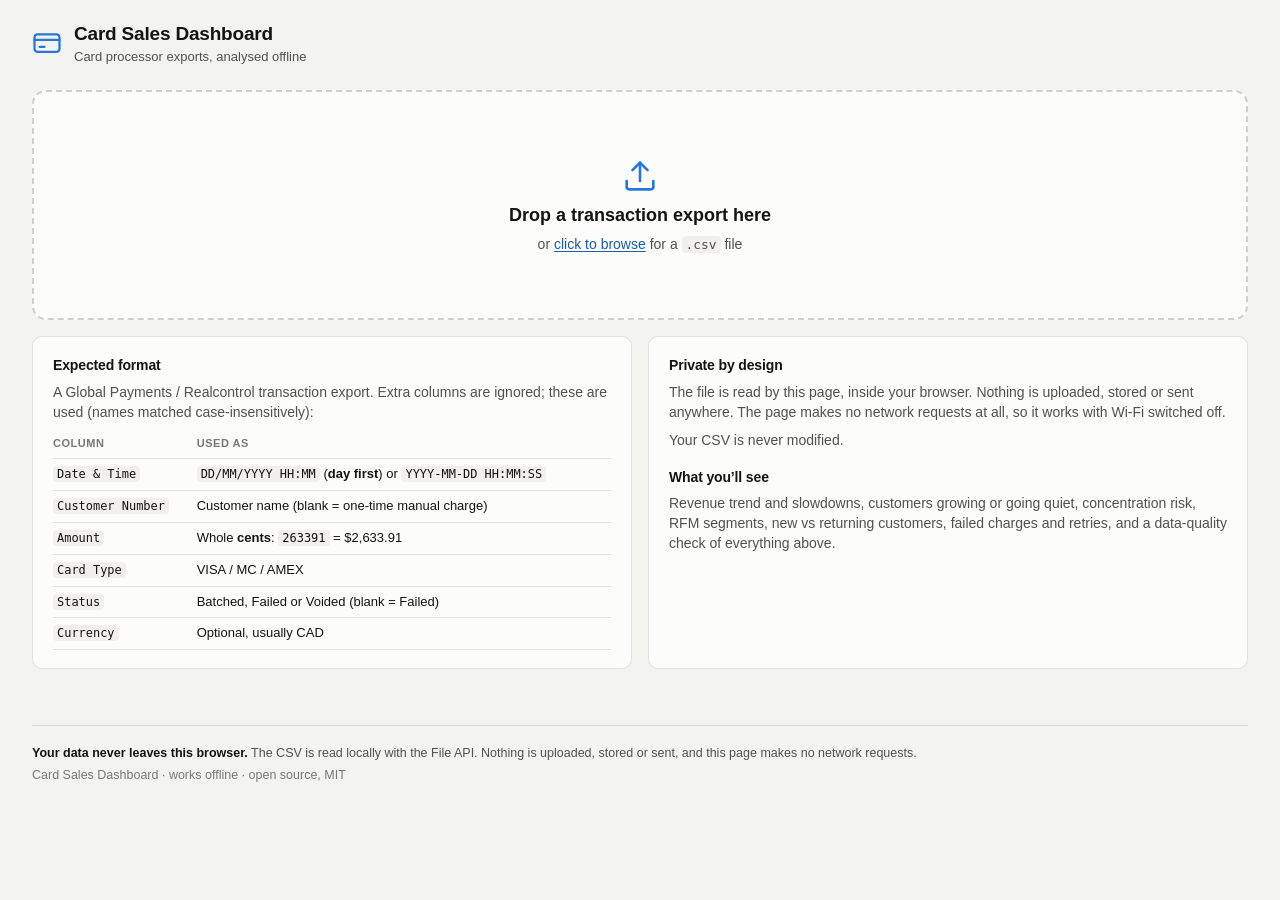
==== src/index.html @ 79dc2213 "Optimise layout for desktop browsers only Mobile support is no longer needed, so the narrow-screen h" ====
<!doctype html>
<html lang="en">
<head>
<meta charset="utf-8">
<meta name="viewport" content="width=1280">
<!-- build:csp -->
<title>Card Sales Dashboard</title>
<meta name="description" content="Offline credit card sales dashboard. Drop a transaction export CSV to analyse it locally in your browser.">
<link rel="stylesheet" href="styles.css">
</head>
<body>
<div id="app" data-state="empty">

  <header class="topbar">
    <div class="brand">
      <svg class="brand-mark" viewBox="0 0 24 24" aria-hidden="true"><rect x="2" y="5" width="20" height="14" rx="2.5"/><path d="M2 9.5h20"/><path d="M6 15h4"/></svg>
      <div>
        <h1>Card Sales Dashboard</h1>
        <p class="brand-sub">Card processor exports, analysed offline</p>
      </div>
    </div>
    <div class="file-meta" id="fileMeta" hidden>
      <dl>
        <div><dt>File</dt><dd id="metaFile"></dd></div>
        <div><dt>Data range</dt><dd id="metaRange"></dd></div>
        <div><dt>Rows</dt><dd id="metaRows"></dd></div>
        <div><dt>Currency</dt><dd id="metaCurrency"></dd></div>
      </dl>
      <button type="button" class="btn" id="loadAnother">Load another file</button>
    </div>
  </header>

  <!-- Empty / error state ---------------------------------------------------->
  <section class="intro" id="intro">
    <div class="error-card" id="errorCard" role="alert" hidden>
      <h2>That file couldn’t be read</h2>
      <p class="error-msg" id="errorMsg"></p>
      <p class="error-detail" id="errorDetail"></p>
      <p class="error-hint">Nothing was changed. Check the format below, then drop the file again.</p>
    </div>

    <label class="dropzone" id="dropzone" for="fileInput" tabindex="0">
      <input type="file" id="fileInput" accept=".csv,text/csv,text/plain">
      <svg viewBox="0 0 24 24" class="drop-icon" aria-hidden="true"><path d="M12 15V4"/><path d="m7.5 8.5 4.5-4.5 4.5 4.5"/><path d="M4 15v3.5A1.5 1.5 0 0 0 5.5 20h13a1.5 1.5 0 0 0 1.5-1.5V15"/></svg>
      <span class="drop-title">Drop a transaction export here</span>
      <span class="drop-sub">or <span class="link">click to browse</span> for a <code>.csv</code> file</span>
    </label>

    <div class="intro-grid">
      <div class="intro-card">
        <h3>Expected format</h3>
        <p>A Global Payments / Realcontrol transaction export. Extra columns are ignored; these are used (names matched case-insensitively):</p>
        <table class="format-table">
          <thead><tr><th>Column</th><th>Used as</th></tr></thead>
          <tbody>
            <tr><td><code>Date &amp; Time</code></td><td><code>DD/MM/YYYY HH:MM</code> (<strong>day first</strong>) or <code>YYYY-MM-DD HH:MM:SS</code></td></tr>
            <tr><td><code>Customer Number</code></td><td>Customer name (blank = one-time manual charge)</td></tr>
            <tr><td><code>Amount</code></td><td>Whole <strong>cents</strong>: <code>263391</code> = $2,633.91</td></tr>
            <tr><td><code>Card Type</code></td><td>VISA / MC / AMEX</td></tr>
            <tr><td><code>Status</code></td><td>Batched, Failed or Voided (blank = Failed)</td></tr>
            <tr><td><code>Currency</code></td><td>Optional, usually CAD</td></tr>
          </tbody>
        </table>
      </div>
      <div class="intro-card">
        <h3>Private by design</h3>
        <p>The file is read by this page, inside your browser. Nothing is uploaded, stored or sent anywhere. The page makes no network requests at all, so it works with Wi-Fi switched off.</p>
        <p>Your CSV is never modified.</p>
        <h3>What you’ll see</h3>
        <p>Revenue trend and slowdowns, customers growing or going quiet, concentration risk, RFM segments, new vs returning customers, failed charges and retries, and a data-quality check of everything above.</p>
      </div>
    </div>
  </section>

  <!-- Dashboard ------------------------------------------------------------------>
  <main id="dashboard" hidden>

    <div class="filters" id="filters" role="group" aria-label="Filters">
      <div class="field">
        <label for="preset">Period</label>
        <select id="preset">
          <option value="all">Full export</option>
          <option value="3">Last 3 months</option>
          <option value="6">Last 6 months</option>
          <option value="12">Last 12 months</option>
          <option value="ytd">Year to date</option>
          <option value="custom">Custom</option>
        </select>
      </div>
      <div class="field">
        <label for="fromDate">From</label>
        <input type="date" id="fromDate">
      </div>
      <div class="field">
        <label for="toDate">To</label>
        <input type="date" id="toDate">
      </div>
      <div class="field">
        <label for="bucket">Group by</label>
        <select id="bucket">
          <option value="auto">Auto</option>
          <option value="day">Day</option>
          <option value="week">Week</option>
          <option value="month">Month</option>
          <option value="quarter">Quarter</option>
        </select>
      </div>
      <div class="field">
        <label for="statusFilter">Status</label>
        <select id="statusFilter">
          <option value="all">All attempts</option>
          <option value="success">Successful only</option>
        </select>
      </div>
      <div class="filters-spacer"></div>
      <button type="button" class="btn" id="printBtn">Print / PDF</button>
    </div>
    <p class="print-summary" id="printSummary"></p>

    <div class="notices" id="notices"></div>

    <section class="kpis" id="kpis" aria-label="Key figures"></section>

    <!-- C. Revenue over time -->
    <section class="section" aria-labelledby="h-rev">
      <h2 id="h-rev" class="section-title">Revenue over time</h2>
      <div class="grid">
        <article class="card span-2" data-chart="revenue">
          <header class="card-head">
            <div><h3 id="t-revenue">Revenue per period</h3><p class="card-sub" id="s-revenue"></p></div>
          </header>
          <div class="chart-box tall"><canvas id="c-revenue" role="img"></canvas></div>
          <p class="caption" id="cap-revenue"></p>
        </article>
        <article class="card span-2" data-chart="pop">
          <header class="card-head">
            <div><h3 id="t-pop">Change vs previous period</h3><p class="card-sub">Percent change in revenue from one period to the next</p></div>
          </header>
          <div class="chart-box short"><canvas id="c-pop" role="img"></canvas></div>
          <p class="caption" id="cap-pop"></p>
        </article>
      </div>
    </section>

    <!-- D. Momentum -->
    <section class="section" aria-labelledby="h-mom">
      <h2 id="h-mom" class="section-title">Momentum &amp; slowdown</h2>
      <div class="grid">
        <article class="card fill" data-chart="slopes">
          <header class="card-head">
            <div><h3>Customer trend</h3><p class="card-sub" id="s-slopes"></p></div>
            <button type="button" class="btn small" id="slopesToggle" aria-pressed="false">Show all</button>
          </header>
          <div class="chart-box" id="box-slopes"><canvas id="c-slopes" role="img"></canvas></div>
          <p class="caption" id="cap-slopes"></p>
        </article>
        <div class="stack">
          <article class="card">
            <header class="card-head">
              <div><h3>Needs attention</h3><p class="card-sub" id="s-attention"></p></div>
              <div class="inline-field">
                <label for="threshold">Drop of at least</label>
                <input type="number" id="threshold" min="5" max="95" step="5" value="25" inputmode="numeric">
                <span>%</span>
              </div>
            </header>
            <div class="table-wrap scroll mid" id="tbl-attention"></div>
            <p class="caption" id="cap-attention"></p>
          </article>
          <article class="card">
            <header class="card-head">
              <div><h3>Gone quiet</h3><p class="card-sub" id="s-quiet"></p></div>
            </header>
            <div class="table-wrap scroll mid" id="tbl-quiet"></div>
            <p class="caption" id="cap-quiet"></p>
          </article>
        </div>
      </div>
    </section>

    <!-- E. Customers -->
    <section class="section" aria-labelledby="h-cust">
      <h2 id="h-cust" class="section-title">Customers</h2>
      <div class="grid">
        <article class="card" data-chart="top15">
          <header class="card-head"><div><h3>Top 15 customers by revenue</h3><p class="card-sub">Gross revenue from successful charges</p></div></header>
          <div class="chart-box" id="box-top15"><canvas id="c-top15" role="img"></canvas></div>
          <p class="caption" id="cap-top15"></p>
        </article>
        <article class="card" data-chart="pareto">
          <header class="card-head"><div><h3>Revenue concentration</h3><p class="card-sub">Cumulative share of revenue as customers are added, biggest first</p></div></header>
          <div class="callout" id="concCallout"></div>
          <div class="chart-box"><canvas id="c-pareto" role="img"></canvas></div>
          <p class="caption" id="cap-pareto"></p>
        </article>
        <article class="card" data-chart="perActive">
          <header class="card-head"><div><h3 id="t-perActive">Average revenue per active month</h3><p class="card-sub" id="s-perActive"></p></div></header>
          <div class="chart-box" id="box-perActive"><canvas id="c-perActive" role="img"></canvas></div>
          <p class="caption" id="cap-perActive"></p>
        </article>
        <article class="card" data-chart="cadence">
          <header class="card-head">
            <div><h3>Payment cadence</h3><p class="card-sub" id="s-cadence"></p></div>
            <button type="button" class="btn small" id="cadenceToggle" aria-pressed="false">Show all</button>
          </header>
          <div class="chart-box" id="box-cadence"><canvas id="c-cadence" role="img"></canvas></div>
          <p class="caption" id="cap-cadence"></p>
        </article>
        <article class="card span-2">
          <header class="card-head"><div><h3>Overdue against their own rhythm</h3><p class="card-sub">Customers whose time since their last charge is at least twice their usual gap (and at least 7 days)</p></div></header>
          <div class="table-wrap scroll mid" id="tbl-drifting"></div>
        </article>
      </div>
    </section>

    <!-- F. RFM -->
    <section class="section" aria-labelledby="h-rfm">
      <h2 id="h-rfm" class="section-title">Customer segments (RFM)</h2>
      <div class="grid">
        <article class="card" data-chart="rfmCount">
          <header class="card-head"><div><h3>Customers per segment</h3><p class="card-sub">Click a bar to list its customers</p></div></header>
          <div class="chart-box"><canvas id="c-rfmCount" role="img"></canvas></div>
          <p class="caption" id="cap-rfmCount"></p>
        </article>
        <article class="card" data-chart="rfmRevenue">
          <header class="card-head"><div><h3>Revenue per segment</h3><p class="card-sub">Click a bar to list its customers</p></div></header>
          <div class="chart-box"><canvas id="c-rfmRevenue" role="img"></canvas></div>
          <p class="caption" id="cap-rfmRevenue"></p>
        </article>
        <article class="card span-2">
          <header class="card-head">
            <div><h3 id="t-rfmTable">All segmented customers</h3><p class="card-sub">R = days since last successful charge, F = number of successful charges, M = gross revenue. Each is scored 1–4 by quartile (4 = best) and summed.</p></div>
            <div class="chips" id="rfmChips" role="group" aria-label="Filter by segment"></div>
          </header>
          <div class="table-wrap scroll" id="tbl-rfm"></div>
        </article>
      </div>
    </section>

    <!-- G. Acquisition -->
    <section class="section" aria-labelledby="h-acq">
      <h2 id="h-acq" class="section-title">Acquisition</h2>
      <div class="grid">
        <article class="card span-2" data-chart="acq">
          <header class="card-head"><div><h3>New vs returning customers</h3><p class="card-sub">Customers with a successful charge in each period, and the running total of unique customers</p></div></header>
          <div class="chart-box"><canvas id="c-acq" role="img"></canvas></div>
          <p class="caption" id="cap-acq"></p>
        </article>
      </div>
    </section>

    <!-- H. Risk & operations -->
    <section class="section" aria-labelledby="h-risk">
      <h2 id="h-risk" class="section-title">Risk &amp; operations</h2>
      <div class="filtered-note" id="riskFilteredNote" hidden>Failed and voided charges are hidden because the status filter is set to <strong>Successful only</strong>. Card mix still shows successful charges.</div>
      <div class="grid">
        <article class="card" data-chart="failCust" data-needs-failures>
          <header class="card-head"><div><h3>Failure rate by customer</h3><p class="card-sub" id="s-failCust"></p></div></header>
          <div class="chart-box" id="box-failCust"><canvas id="c-failCust" role="img"></canvas></div>
          <p class="caption" id="cap-failCust"></p>
        </article>
        <div class="stack">
          <article class="card" data-chart="cardMix">
            <header class="card-head"><div><h3>Card type mix</h3><p class="card-sub">Share of gross revenue by card network</p></div></header>
            <div class="donut-row">
              <div class="chart-box donut"><canvas id="c-cardMix" role="img"></canvas></div>
              <div class="donut-legend" id="cardLegend"></div>
            </div>
            <p class="caption" id="cap-cardMix"></p>
          </article>
          <article class="card" data-chart="cardFail" data-needs-failures>
            <header class="card-head"><div><h3>Failure rate by card type</h3><p class="card-sub">Failed attempts ÷ all attempts, per network</p></div></header>
            <div class="chart-box short"><canvas id="c-cardFail" role="img"></canvas></div>
            <p class="caption" id="cap-cardFail"></p>
          </article>
        </div>
        <article class="card" data-chart="reasons" data-needs-failures>
          <header class="card-head"><div><h3>Why charges failed</h3><p class="card-sub">Decline message recorded by the processor</p></div></header>
          <div class="chart-box short" id="box-reasons"><canvas id="c-reasons" role="img"></canvas></div>
          <p class="caption" id="cap-reasons"></p>
        </article>
        <article class="card" data-needs-failures>
          <header class="card-head"><div><h3>Voided transactions</h3><p class="card-sub" id="s-voids"></p></div></header>
          <div class="table-wrap scroll short" id="tbl-voids"></div>
        </article>
        <article class="card span-2" data-needs-failures>
          <header class="card-head"><div><h3>Retry chains</h3><p class="card-sub">A failed charge re-attempted later for the same customer, amount and card type</p></div></header>
          <div class="stat-grid wide" id="retryStats"></div>
          <p class="caption" id="cap-retry"></p>
        </article>
      </div>
    </section>

    <!-- I. Data quality -->
    <section class="section" aria-labelledby="h-dq">
      <details class="dq" id="dq">
        <summary><h2 id="h-dq" class="section-title">Data quality</h2><span class="dq-summary" id="dqSummary"></span></summary>
        <div class="dq-body" id="dqBody"></div>
      </details>
    </section>
  </main>

  <footer class="footer">
    <p><strong>Your data never leaves this browser.</strong> The CSV is read locally with the File API. Nothing is uploaded, stored or sent, and this page makes no network requests.</p>
    <p class="footer-meta" id="footerMeta">Card Sales Dashboard · works offline · open source, MIT</p>
  </footer>
</div>

<div class="drop-overlay" id="dropOverlay" hidden><div>Drop the CSV to analyse it</div></div>

<script src="../vendor/chart.umd.min.js"></script>
<script src="parse.js"></script>
<script src="metrics.js"></script>
<script src="charts.js"></script>
<script src="app.js"></script>
</body>
</html>
---- src/styles.css ----
/* styles.css — every colour is a custom property on :root (one place to change).
 * Light by default; dark via prefers-color-scheme; data-theme="light|dark" wins
 * either way (the dashboard forces light while printing). */

:root {
  color-scheme: light;
  --bg: #f3f3f0;
  --surface: #fcfcfb;
  --surface-2: #f1f0ec;
  --text: #141413;
  --text-2: #52514e;
  --muted: #7a7873;
  --border: rgba(11, 11, 11, 0.10);
  --border-strong: rgba(11, 11, 11, 0.18);
  --grid: #e6e5df;
  --axis: #c3c2b7;

  --accent: #2a78d6;          /* the one neutral data colour */
  --accent-soft: #b7d3f6;     /* de-emphasis / partial periods */
  --accent-ink: #1c5cab;
  --series-2: #eb6834;
  --series-3: #1baf7a;
  --series-4: #eda100;
  --neutral-mark: #a8a7a0;    /* aggregate / reference marks */

  --good: #0ca30c;  --good-deep: #0a6e0a;  --good-text: #006300;  --good-bg: #e5f3e5;
  --bad: #d03b3b;   --bad-deep: #a32424;   --bad-text: #b02a2a;   --bad-bg: #fbe9e9;
  --warn: #fab219;  --warn-text: #7d5200;  --warn-bg: #fdf3dc;
  --seg-1: #104281; --seg-2: #2a78d6; --seg-3: #6da7ec; --seg-4: #b7d3f6;

  --radius: 10px;
  --gap: 16px;
  --font: -apple-system, BlinkMacSystemFont, "Segoe UI", Roboto, "Helvetica Neue", Arial, sans-serif;
  --mono: ui-monospace, SFMono-Regular, Menlo, Consolas, monospace;
}

@media (prefers-color-scheme: dark) {
  :root:not([data-theme="light"]) {
    color-scheme: dark;
    --bg: #0f0f0e;
    --surface: #1a1a19;
    --surface-2: #232321;
    --text: #f0efec;
    --text-2: #c3c2b7;
    --muted: #96948d;
    --border: rgba(255, 255, 255, 0.10);
    --border-strong: rgba(255, 255, 255, 0.18);
    --grid: #2c2c2a;
    --axis: #45453f;
    --accent: #3987e5;
    --accent-soft: #23466f;
    --accent-ink: #86b6ef;
    --series-2: #d95926;
    --series-3: #199e70;
    --series-4: #c98500;
    --neutral-mark: #6b6a64;
    --good: #19b319;  --good-deep: #45d145;  --good-text: #4cc94c;  --good-bg: #16301a;
    --bad: #e05252;   --bad-deep: #ff7b7b;   --bad-text: #f08080;   --bad-bg: #3a1c1c;
    --warn: #fab219;  --warn-text: #f5c35a;  --warn-bg: #3a2e12;
    --seg-1: #86b6ef; --seg-2: #3987e5; --seg-3: #256abf; --seg-4: #184f95;
  }
}
:root[data-theme="dark"] {
  color-scheme: dark;
  --bg: #0f0f0e;
  --surface: #1a1a19;
  --surface-2: #232321;
  --text: #f0efec;
  --text-2: #c3c2b7;
  --muted: #96948d;
  --border: rgba(255, 255, 255, 0.10);
  --border-strong: rgba(255, 255, 255, 0.18);
  --grid: #2c2c2a;
  --axis: #45453f;
  --accent: #3987e5;
  --accent-soft: #23466f;
  --accent-ink: #86b6ef;
  --series-2: #d95926;
  --series-3: #199e70;
  --series-4: #c98500;
  --neutral-mark: #6b6a64;
  --good: #19b319;  --good-deep: #45d145;  --good-text: #4cc94c;  --good-bg: #16301a;
  --bad: #e05252;   --bad-deep: #ff7b7b;   --bad-text: #f08080;   --bad-bg: #3a1c1c;
  --warn: #fab219;  --warn-text: #f5c35a;  --warn-bg: #3a2e12;
  --seg-1: #86b6ef; --seg-2: #3987e5; --seg-3: #256abf; --seg-4: #184f95;
}

/* --- Base ------------------------------------------------------------------ */
*, *::before, *::after { box-sizing: border-box; }
html { -webkit-text-size-adjust: 100%; }
body {
  margin: 0;
  background: var(--bg);
  color: var(--text);
  font: 14px/1.45 var(--font);
  font-variant-numeric: tabular-nums;
}
h1, h2, h3 { margin: 0; font-weight: 600; letter-spacing: -0.01em; }
p { margin: 0; }
code { font-family: var(--mono); font-size: 0.92em; background: var(--surface-2); padding: 1px 4px; border-radius: 4px; }
[hidden] { display: none !important; }
button, input, select { font: inherit; color: inherit; }
:focus-visible { outline: 2px solid var(--accent); outline-offset: 2px; }

/* Desktop only: the layout never collapses. Below ~1240px wide the page
 * scrolls sideways instead; wide monitors get more room for the charts. */
#app { min-width: 1240px; max-width: 1760px; margin: 0 auto; padding: 0 32px 32px; }

/* --- Top bar ----------------------------------------------------------------- */
.topbar {
  display: flex; align-items: center; justify-content: space-between; gap: 16px; flex-wrap: wrap;
  padding: 20px 0 16px;
}
.brand { display: flex; align-items: center; gap: 12px; }
.brand-mark { width: 30px; height: 30px; fill: none; stroke: var(--accent); stroke-width: 1.8; stroke-linecap: round; }
.brand h1 { font-size: 19px; }
.brand-sub { color: var(--text-2); font-size: 13px; }
.file-meta { display: flex; align-items: center; gap: 18px; flex-wrap: wrap; }
.file-meta dl { display: flex; gap: 18px; margin: 0; flex-wrap: wrap; }
.file-meta dt { font-size: 11px; text-transform: uppercase; letter-spacing: 0.06em; color: var(--muted); }
.file-meta dd { margin: 0; font-weight: 600; font-size: 13px; max-width: 280px; overflow: hidden; text-overflow: ellipsis; white-space: nowrap; }

.btn {
  appearance: none; border: 1px solid var(--border-strong); background: var(--surface);
  border-radius: 8px; padding: 7px 12px; font-size: 13px; font-weight: 500; cursor: pointer; white-space: nowrap;
}
.btn:hover { background: var(--surface-2); }
.btn.small { padding: 4px 9px; font-size: 12px; }
.btn[aria-pressed="true"] { background: var(--surface-2); border-color: var(--accent); }

/* --- Intro / empty state ----------------------------------------------------- */
.intro { padding: 8px 0 32px; }
.dropzone {
  display: flex; flex-direction: column; align-items: center; justify-content: center; gap: 6px;
  min-height: 230px; border: 2px dashed var(--border-strong); border-radius: 14px;
  background: var(--surface); cursor: pointer; text-align: center; padding: 24px;
  transition: border-color .15s, background .15s;
}
.dropzone:hover, .dropzone:focus-visible, .dropzone.over { border-color: var(--accent); background: var(--surface-2); }
.dropzone input { position: absolute; width: 1px; height: 1px; opacity: 0; pointer-events: none; }
.drop-icon { width: 40px; height: 40px; fill: none; stroke: var(--accent); stroke-width: 1.6; stroke-linecap: round; stroke-linejoin: round; }
.drop-title { font-size: 18px; font-weight: 600; }
.drop-sub { color: var(--text-2); }
.link { color: var(--accent-ink); text-decoration: underline; text-underline-offset: 2px; }
.intro-grid { display: grid; grid-template-columns: 1fr 1fr; gap: var(--gap); margin-top: var(--gap); }
.intro-card { background: var(--surface); border: 1px solid var(--border); border-radius: var(--radius); padding: 18px 20px; }
.intro-card h3 { font-size: 14px; margin: 0 0 6px; }
.intro-card h3:not(:first-child) { margin-top: 16px; }
.intro-card p { color: var(--text-2); margin-bottom: 8px; }
.format-table { width: 100%; border-collapse: collapse; font-size: 13px; }
.format-table th, .format-table td { text-align: left; padding: 6px 8px 6px 0; border-bottom: 1px solid var(--border); vertical-align: top; }
.format-table th { font-size: 11px; text-transform: uppercase; letter-spacing: .05em; color: var(--muted); font-weight: 600; }

.error-card {
  background: var(--bad-bg); border: 1px solid var(--bad); border-left-width: 4px; border-radius: var(--radius);
  padding: 14px 18px; margin-bottom: var(--gap);
}
.error-card h2 { font-size: 15px; color: var(--bad-text); margin-bottom: 4px; }
.error-card h2::before { content: "✕  "; }
.error-msg { font-weight: 600; }
.error-detail { color: var(--text-2); margin-top: 4px; word-break: break-word; }
.error-hint { color: var(--text-2); margin-top: 6px; font-size: 13px; }

.drop-overlay {
  position: fixed; inset: 0; z-index: 50; display: flex; align-items: center; justify-content: center;
  background: color-mix(in srgb, var(--bg) 82%, transparent); backdrop-filter: blur(2px);
}
.drop-overlay > div { border: 2px dashed var(--accent); border-radius: 16px; padding: 48px 64px; font-size: 20px; font-weight: 600; background: var(--surface); }

/* --- Filters ------------------------------------------------------------------- */
.filters {
  position: sticky; top: 0; z-index: 10;
  display: flex; align-items: flex-end; gap: 12px; flex-wrap: wrap;
  padding: 10px 14px; margin: 0 -14px 14px; background: color-mix(in srgb, var(--bg) 92%, transparent);
  backdrop-filter: blur(6px); border-bottom: 1px solid var(--border);
}
.field { display: flex; flex-direction: column; gap: 3px; }
.field label { font-size: 11px; text-transform: uppercase; letter-spacing: .06em; color: var(--muted); font-weight: 600; }
.field select, .field input, .inline-field input {
  border: 1px solid var(--border-strong); background: var(--surface); border-radius: 7px; padding: 6px 8px; font-size: 13px; min-height: 32px;
}
.filters-spacer { flex: 1; }
.print-summary { display: none; }

.notices:empty { display: none; }
.notices { display: grid; gap: 8px; margin-bottom: 14px; }
.notice { display: flex; gap: 10px; align-items: flex-start; padding: 9px 14px; border-radius: 8px; font-size: 13px; border: 1px solid var(--border); background: var(--surface); }
.notice .ico { font-weight: 700; flex: none; }
.notice.warn { background: var(--warn-bg); border-color: color-mix(in srgb, var(--warn) 60%, transparent); }
.notice.warn .ico { color: var(--warn-text); }
.notice.info .ico { color: var(--accent-ink); }

/* --- KPI tiles -------------------------------------------------------------------- */
.kpis { display: grid; grid-template-columns: repeat(4, minmax(0, 1fr)); gap: 12px; margin-bottom: 36px; }
.kpi { background: var(--surface); border: 1px solid var(--border); border-radius: var(--radius); padding: 14px 16px 12px; display: flex; flex-direction: column; gap: 2px; min-width: 0; }
.kpi-label { font-size: 12px; color: var(--text-2); font-weight: 500; }
.kpi-value { font-size: 26px; font-weight: 650; letter-spacing: -0.02em; line-height: 1.2; margin-top: 2px; font-variant-numeric: tabular-nums; }
.kpi.hero .kpi-value { font-size: 30px; }
.kpi-sub { font-size: 12px; color: var(--muted); min-height: 1.45em; white-space: nowrap; overflow: hidden; text-overflow: ellipsis; }
.kpi-delta { margin-top: 6px; font-size: 12px; display: flex; gap: 6px; align-items: baseline; flex-wrap: wrap; }
.kpi-delta .chg { font-weight: 650; padding: 1px 6px; border-radius: 5px; }
.kpi-delta .vs { color: var(--muted); }
.chg.good { color: var(--good-text); background: var(--good-bg); }
.chg.bad { color: var(--bad-text); background: var(--bad-bg); }
.chg.flat, .chg.na { color: var(--text-2); background: var(--surface-2); }

/* --- Sections & cards ---------------------------------------------------------------- */
.section { margin-bottom: 40px; }
.section-title { font-size: 17px; margin-bottom: 12px; display: flex; align-items: center; gap: 10px; }
.section-title::before { content: ""; width: 4px; height: 18px; border-radius: 2px; background: var(--accent); }
.grid { display: grid; grid-template-columns: repeat(2, minmax(0, 1fr)); gap: var(--gap); align-items: start; }
.span-2 { grid-column: 1 / -1; }
.grid > .card.fill { align-self: stretch; }
.stack { display: grid; gap: var(--gap); min-width: 0; }
.card { background: var(--surface); border: 1px solid var(--border); border-radius: var(--radius); padding: 14px 16px 12px; min-width: 0; }
.card-head { display: flex; justify-content: space-between; align-items: flex-start; gap: 12px; margin-bottom: 10px; flex-wrap: wrap; }
.card-head h3 { font-size: 14px; }
.card-sub { color: var(--text-2); font-size: 12.5px; margin-top: 1px; }
.caption { color: var(--text-2); font-size: 12.5px; margin-top: 8px; padding-top: 8px; border-top: 1px solid var(--border); }
.caption:empty { display: none; }
.caption strong { color: var(--text); font-weight: 600; }

.chart-box { position: relative; height: 300px; width: 100%; }
.chart-box.tall { height: 420px; }
.chart-box.short { height: 220px; }
.chart-box canvas { display: block; }
.chart-empty { display: flex; align-items: center; justify-content: center; height: 100%; color: var(--muted); text-align: center; padding: 16px; border: 1px dashed var(--border-strong); border-radius: 8px; font-size: 13px; }

.donut-row { display: grid; grid-template-columns: minmax(0, 1fr) minmax(0, 1fr); gap: 12px; align-items: center; }
.chart-box.donut { height: 230px; }
.donut-legend { display: grid; gap: 10px; }
.legend-row { display: grid; grid-template-columns: 12px 1fr auto; gap: 8px; align-items: center; font-size: 13px; }
.legend-row .sw { width: 12px; height: 12px; border-radius: 3px; }
.legend-row .val { font-weight: 600; text-align: right; }
.legend-row .pct { color: var(--text-2); font-size: 12px; grid-column: 2 / -1; margin-top: -6px; }

.callout { padding: 9px 12px; border-radius: 8px; background: var(--surface-2); font-size: 13px; margin-bottom: 10px; }
.callout.warn { background: var(--warn-bg); }
.callout .flag { font-weight: 700; color: var(--warn-text); }

.inline-field { display: flex; align-items: center; gap: 6px; font-size: 12.5px; color: var(--text-2); }
.inline-field input { width: 64px; }

.filtered-note { padding: 10px 14px; border-radius: 8px; background: var(--surface-2); color: var(--text-2); margin-bottom: 12px; font-size: 13px; }

/* --- Tables ------------------------------------------------------------------------------ */
.table-wrap { overflow-x: auto; }
.table-wrap.scroll { max-height: 420px; overflow-y: auto; }
.table-wrap.scroll.short { max-height: 260px; }
.table-wrap.scroll.mid { max-height: 340px; }
table.data { width: 100%; border-collapse: collapse; font-size: 13px; }
table.data th, table.data td { padding: 6px 10px; border-bottom: 1px solid var(--border); text-align: left; white-space: nowrap; }
table.data th { position: sticky; top: 0; background: var(--surface); font-size: 11px; text-transform: uppercase; letter-spacing: .05em; color: var(--muted); font-weight: 600; z-index: 1; }
table.data th.sortable { cursor: pointer; user-select: none; }
table.data th.sortable:hover { color: var(--text); }
table.data th .arrow { opacity: .8; margin-left: 3px; }
table.data td.num, table.data th.num { text-align: right; }
table.data td.name { white-space: normal; min-width: 140px; font-weight: 500; }
table.data tbody tr:hover { background: var(--surface-2); }
.empty-row { color: var(--muted); padding: 14px 4px; font-size: 13px; }
.empty-row.good::before { content: "✓ "; color: var(--good-text); font-weight: 700; }

.tag { display: inline-block; font-size: 11px; padding: 0 6px; border-radius: 4px; background: var(--surface-2); color: var(--text-2); font-weight: 500; margin-left: 6px; white-space: nowrap; }
.tag.agg { background: var(--warn-bg); color: var(--warn-text); }
.neg { color: var(--bad-text); font-weight: 600; }
.pos { color: var(--good-text); font-weight: 600; }
.seg-dot { display: inline-block; width: 9px; height: 9px; border-radius: 2px; margin-right: 6px; vertical-align: baseline; }

.chips { display: flex; gap: 6px; flex-wrap: wrap; }
.chip { border: 1px solid var(--border-strong); background: var(--surface); border-radius: 999px; padding: 3px 10px; font-size: 12px; cursor: pointer; }
.chip[aria-pressed="true"] { border-color: var(--accent); background: var(--surface-2); font-weight: 600; }

.stat-grid { display: grid; grid-template-columns: repeat(2, minmax(0, 1fr)); gap: 10px 16px; }
.stat-grid.wide { grid-template-columns: repeat(3, minmax(0, 1fr)); }
.stat .k { font-size: 12px; color: var(--text-2); }
.stat .v { font-size: 20px; font-weight: 650; }
.stat .s { font-size: 12px; color: var(--muted); }

/* --- Data quality --------------------------------------------------------------------------- */
.dq { background: var(--surface); border: 1px solid var(--border); border-radius: var(--radius); padding: 0 16px; }
.dq summary { display: flex; align-items: center; gap: 14px; cursor: pointer; padding: 14px 0; list-style: none; flex-wrap: wrap; }
.dq summary::-webkit-details-marker { display: none; }
.dq summary .section-title { margin: 0; }
.dq summary::after { content: "Show ▾"; margin-left: auto; font-size: 12px; color: var(--text-2); }
.dq[open] summary::after { content: "Hide ▴"; }
.dq-summary { color: var(--text-2); font-size: 13px; }
.dq-body { padding: 4px 0 16px; display: grid; gap: 14px; }
.dq-table td:first-child { width: 36px; text-align: center; }
.dq-status { font-weight: 700; }
.dq-status.ok { color: var(--good-text); }
.dq-status.warn { color: var(--warn-text); }
.dq-status.info { color: var(--accent-ink); }
.dq h4 { margin: 6px 0 6px; font-size: 13px; }
.dq-note { color: var(--text-2); font-size: 12.5px; white-space: normal; }

/* --- Footer ------------------------------------------------------------------------------------ */
.footer { margin-top: 24px; padding: 18px 0 8px; border-top: 1px solid var(--border); color: var(--text-2); font-size: 12.5px; display: grid; gap: 4px; }
.footer strong { color: var(--text); }
.footer::before { content: "🔒"; display: none; }
.footer-meta { color: var(--muted); }

/* --- Wide desktop monitors ------------------------------------------------------------------------ */
@media (min-width: 1700px) {
  body:not(.printing) .kpis { grid-template-columns: repeat(8, minmax(0, 1fr)); }
  body:not(.printing) .kpi { padding: 12px 14px 10px; }
  body:not(.printing) .kpi-value, body:not(.printing) .kpi.hero .kpi-value { font-size: 24px; }
  body:not(.printing) .kpi-sub { white-space: normal; min-height: 2.9em; line-height: 1.45; }
  body:not(.printing) .chart-box { height: 320px; }
  body:not(.printing) .chart-box.tall { height: 460px; }
  body:not(.printing) .chart-box.short { height: 240px; }
  body:not(.printing) .chart-box.donut { height: 250px; }
}

/* --- Print ----------------------------------------------------------------------------------------
 * The app also toggles `.printing` + data-theme="light" around window.print()
 * so the canvases are redrawn in light colours at the print width. */
@media print {
  @page { size: A4 portrait; margin: 12mm; }
  :root { --bg: #ffffff; --surface: #ffffff; }
  body { background: #fff; font-size: 11px; }
  #app { min-width: 0; max-width: none; padding: 0; }
  .topbar { padding-top: 0; }
  .btn, .filters, .intro, .drop-overlay, #slopesToggle, #cadenceToggle, .chips, .inline-field input { display: none !important; }
  .print-summary { display: block; color: var(--text-2); margin: 0 0 10px; font-size: 11px; }
  .kpis { grid-template-columns: repeat(4, minmax(0, 1fr)); gap: 6px; margin-bottom: 16px; }
  .kpi { padding: 8px 10px; }
  .kpi-value { font-size: 18px; }
  .kpi.hero .kpi-value { font-size: 18px; }
  .grid { grid-template-columns: minmax(0, 1fr); gap: 10px; }
  .span-2 { grid-column: auto; }
  .card, .kpi, .dq, .notice { break-inside: avoid; page-break-inside: avoid; border-color: #d4d3cc; }
  .section { margin-bottom: 14px; }
  .section-title { break-after: avoid; }
  .table-wrap.scroll, .table-wrap.scroll.mid, .table-wrap.scroll.short { max-height: none; overflow: visible; }
  table.data th { position: static; }
  table.data tr { break-inside: avoid; }
  .chart-box, .chart-box.tall, .chart-box.short, .chart-box.donut { height: auto !important; }
  .chart-box canvas { display: none !important; }
  .print-img { display: block; width: 100%; height: auto; }
  .donut-row { grid-template-columns: minmax(0, 1fr) minmax(0, 1fr); }
  .chart-box.donut .print-img { max-width: 240px; margin: 0 auto; }
  .dq:not([open]) { display: none; }
  /* Long lists are capped on paper; the note says so. */
  .table-wrap tbody tr:nth-child(n+16) { display: none; }
  .table-wrap [data-many]::after { content: "First 15 of " attr(data-many) " rows shown in print. Open the dashboard for the full list."; display: block; color: var(--muted); font-size: 10px; padding: 4px 2px 0; }
  .dq .table-wrap tbody tr:nth-child(n+16) { display: table-row; }
  .footer { break-inside: avoid; }
}
body.printing #app { min-width: 0; max-width: 700px; padding: 0 24px; }
@media screen { .print-img { display: none; } }
body.printing .grid { grid-template-columns: minmax(0, 1fr); }
body.printing .span-2 { grid-column: auto; }
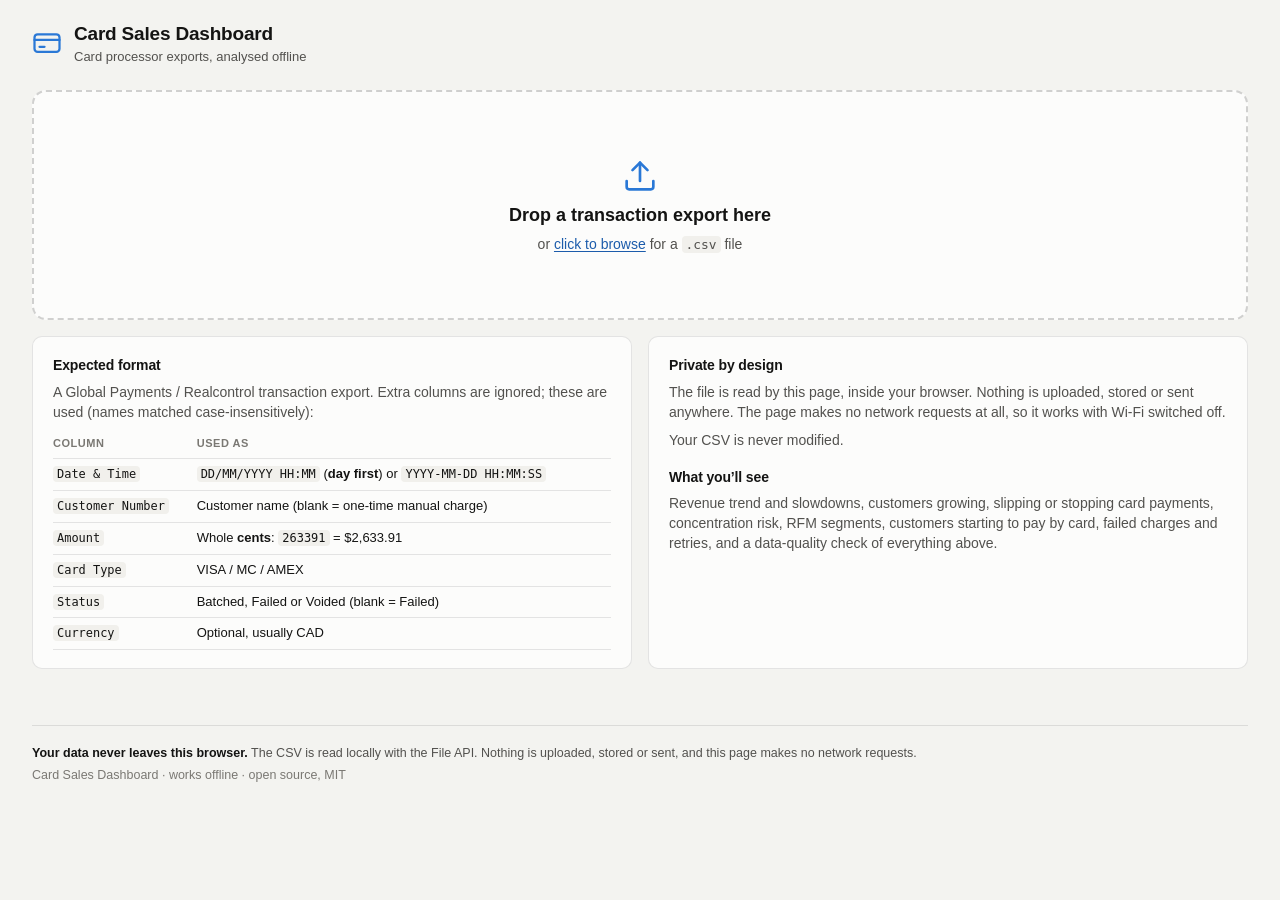
==== commit 6254d96c: "Treat 60+ days without a card payment as a payment-method switch Business rule from the owner: a 2-m" ====
--- a/src/index.html
+++ b/src/index.html
@@ -67,7 +67,7 @@
         <p>The file is read by this page, inside your browser. Nothing is uploaded, stored or sent anywhere. The page makes no network requests at all, so it works with Wi-Fi switched off.</p>
         <p>Your CSV is never modified.</p>
         <h3>What you’ll see</h3>
-        <p>Revenue trend and slowdowns, customers growing or going quiet, concentration risk, RFM segments, new vs returning customers, failed charges and retries, and a data-quality check of everything above.</p>
+        <p>Revenue trend and slowdowns, customers growing, slipping or stopping card payments, concentration risk, RFM segments, customers starting to pay by card, failed charges and retries, and a data-quality check of everything above.</p>
       </div>
     </div>
   </section>
@@ -113,6 +113,7 @@
         </select>
       </div>
       <div class="filters-spacer"></div>
+      <button type="button" class="btn" id="groupsBtn" aria-haspopup="dialog">Customer groups<span class="badge" id="groupsBadge" hidden></span></button>
       <button type="button" class="btn" id="printBtn">Print / PDF</button>
     </div>
     <p class="print-summary" id="printSummary"></p>
@@ -134,10 +135,18 @@
         </article>
         <article class="card span-2" data-chart="pop">
           <header class="card-head">
-            <div><h3 id="t-pop">Change vs previous period</h3><p class="card-sub">Percent change in revenue from one period to the next</p></div>
+            <div><h3 id="t-pop">Change vs previous period</h3><p class="card-sub" id="s-pop">Percent change in revenue from one period to the next</p></div>
           </header>
           <div class="chart-box short"><canvas id="c-pop" role="img"></canvas></div>
           <p class="caption" id="cap-pop"></p>
+        </article>
+        <article class="card span-2" data-chart="yoy" id="card-yoy" hidden>
+          <header class="card-head"><div><h3>Year over year</h3><p class="card-sub">Revenue per month, one line per calendar year · shown when the export covers more than a year</p></div></header>
+          <div class="yoy-row">
+            <div class="chart-box"><canvas id="c-yoy" role="img"></canvas></div>
+            <div class="table-wrap" id="tbl-yoy"></div>
+          </div>
+          <p class="caption" id="cap-yoy"></p>
         </article>
       </div>
     </section>
@@ -169,10 +178,10 @@
           </article>
           <article class="card">
             <header class="card-head">
-              <div><h3>Gone quiet</h3><p class="card-sub" id="s-quiet"></p></div>
+              <div><h3>Stopped paying by card</h3><p class="card-sub" id="s-stopped"></p></div>
             </header>
-            <div class="table-wrap scroll mid" id="tbl-quiet"></div>
-            <p class="caption" id="cap-quiet"></p>
+            <div class="table-wrap scroll mid" id="tbl-stopped"></div>
+            <p class="caption" id="cap-stopped"></p>
           </article>
         </div>
       </div>
@@ -207,8 +216,9 @@
           <p class="caption" id="cap-cadence"></p>
         </article>
         <article class="card span-2">
-          <header class="card-head"><div><h3>Overdue against their own rhythm</h3><p class="card-sub">Customers whose time since their last charge is at least twice their usual gap (and at least 7 days)</p></div></header>
+          <header class="card-head"><div><h3>Overdue against their own rhythm</h3><p class="card-sub">Customers whose time since their last card payment is at least twice their usual gap (and at least 7 days), but under 60 days</p></div></header>
           <div class="table-wrap scroll mid" id="tbl-drifting"></div>
+          <p class="caption" id="cap-drifting"></p>
         </article>
       </div>
     </section>
@@ -242,7 +252,7 @@
       <h2 id="h-acq" class="section-title">Acquisition</h2>
       <div class="grid">
         <article class="card span-2" data-chart="acq">
-          <header class="card-head"><div><h3>New vs returning customers</h3><p class="card-sub">Customers with a successful charge in each period, and the running total of unique customers</p></div></header>
+          <header class="card-head"><div><h3>Customers starting to pay by card</h3><p class="card-sub">Customers with a successful card payment in each period, split by whether it is their first in this export, and the running total of unique card-paying customers</p></div></header>
           <div class="chart-box"><canvas id="c-acq" role="img"></canvas></div>
           <p class="caption" id="cap-acq"></p>
         </article>
@@ -308,9 +318,33 @@
 
 <div class="drop-overlay" id="dropOverlay" hidden><div>Drop the CSV to analyse it</div></div>
 
+<!-- Customer groups: combine names that are one customer on several cards -->
+<dialog class="dialog" id="groupsDialog" aria-labelledby="groupsTitle">
+  <div class="dialog-head">
+    <div>
+      <h2 id="groupsTitle">Customer groups</h2>
+      <p class="card-sub">The processor saves each card on file under its own customer name, so one customer can appear several times (for example “Fig Deli”, “Fig Deli OTO” and “Fig Deli 4242”). Group those names and the whole dashboard treats them as one customer. Manual charges with no customer name can be added too, by their cardholder. Groups are kept in this browser and applied to every export you open.</p>
+    </div>
+    <button type="button" class="btn primary" id="groupsClose">Done</button>
+  </div>
+  <div class="dialog-body">
+    <section class="grp-section" id="grpSuggested"></section>
+    <section class="grp-section" id="grpActive"></section>
+    <section class="grp-section" id="grpManual"></section>
+  </div>
+  <div class="dialog-foot">
+    <button type="button" class="btn" id="grpSave">Save groups file…</button>
+    <label class="btn" for="grpLoadInput" tabindex="0">Load groups file…</label>
+    <input type="file" id="grpLoadInput" class="visually-hidden" accept=".csv,text/csv">
+    <button type="button" class="btn danger" id="grpClear">Remove all groups</button>
+    <span class="dialog-note" id="grpNote" role="status"></span>
+  </div>
+</dialog>
+
 <script src="../vendor/chart.umd.min.js"></script>
 <script src="parse.js"></script>
 <script src="metrics.js"></script>
+<script src="groups.js"></script>
 <script src="charts.js"></script>
 <script src="app.js"></script>
 </body>
--- a/src/styles.css
+++ b/src/styles.css
@@ -226,6 +226,7 @@
 .chart-box canvas { display: block; }
 .chart-empty { display: flex; align-items: center; justify-content: center; height: 100%; color: var(--muted); text-align: center; padding: 16px; border: 1px dashed var(--border-strong); border-radius: 8px; font-size: 13px; }
 
+.yoy-row { display: grid; grid-template-columns: minmax(0, 3fr) minmax(220px, 1fr); gap: 20px; align-items: start; }
 .donut-row { display: grid; grid-template-columns: minmax(0, 1fr) minmax(0, 1fr); gap: 12px; align-items: center; }
 .chart-box.donut { height: 230px; }
 .donut-legend { display: grid; gap: 10px; }
@@ -275,6 +276,46 @@
 .stat .k { font-size: 12px; color: var(--text-2); }
 .stat .v { font-size: 20px; font-weight: 650; }
 .stat .s { font-size: 12px; color: var(--muted); }
+
+/* --- Customer groups dialog ------------------------------------------------------------------------ */
+.badge { display: inline-block; margin-left: 6px; padding: 0 6px; border-radius: 999px; font-size: 11px; font-weight: 700; background: var(--accent); color: #fff; }
+.badge.warn { background: var(--warn); color: #0b0b0b; }
+.btn.primary { background: var(--accent); border-color: var(--accent); color: #fff; }
+.btn.primary:hover { background: var(--accent-ink); }
+.btn.danger { color: var(--bad-text); }
+.visually-hidden { position: absolute; width: 1px; height: 1px; opacity: 0; pointer-events: none; }
+.dialog { width: min(1040px, 92vw); max-height: 88vh; padding: 0; border: 1px solid var(--border-strong); border-radius: 14px; background: var(--surface); color: var(--text); box-shadow: 0 24px 64px rgba(0, 0, 0, .35); }
+.dialog[open] { display: flex; flex-direction: column; }
+.dialog::backdrop { background: rgba(0, 0, 0, .5); }
+.dialog-head { display: flex; justify-content: space-between; gap: 24px; align-items: flex-start; padding: 18px 22px 14px; border-bottom: 1px solid var(--border); }
+.dialog-head h2 { font-size: 17px; margin-bottom: 4px; }
+.dialog-head .card-sub { max-width: 760px; }
+.dialog-body { overflow-y: auto; padding: 6px 22px 18px; display: grid; gap: 6px; }
+.dialog-foot { display: flex; align-items: center; gap: 10px; padding: 12px 22px; border-top: 1px solid var(--border); flex-wrap: wrap; }
+.dialog-note { color: var(--text-2); font-size: 12.5px; margin-left: auto; }
+.grp-section h3 { font-size: 13px; text-transform: uppercase; letter-spacing: .05em; color: var(--muted); margin: 14px 0 8px; display: flex; align-items: center; gap: 10px; }
+.grp-section h3 .btn { text-transform: none; letter-spacing: 0; }
+.grp-card { border: 1px solid var(--border); border-radius: 10px; padding: 12px 14px; margin-bottom: 10px; background: var(--bg); }
+.grp-card.suggested { border-color: color-mix(in srgb, var(--accent) 45%, transparent); }
+.grp-row { display: flex; align-items: center; gap: 10px; flex-wrap: wrap; }
+.grp-row input[type=text], .grp-row input[type=search] { border: 1px solid var(--border-strong); background: var(--surface); border-radius: 7px; padding: 6px 9px; font-size: 13px; min-width: 260px; font-weight: 600; }
+.grp-row .spacer { flex: 1; }
+.grp-members { display: grid; gap: 4px; margin: 10px 0 4px; }
+.grp-member { display: grid; grid-template-columns: minmax(180px, 1.3fr) 110px minmax(150px, 1fr) minmax(140px, 1fr) 28px; gap: 10px; align-items: center; font-size: 12.5px; padding: 4px 6px; border-radius: 6px; }
+.grp-member:hover { background: var(--surface-2); }
+.grp-member .nm { font-weight: 600; }
+.grp-member .num { text-align: right; }
+.grp-member .mut { color: var(--text-2); }
+.grp-member .x { border: 0; background: none; color: var(--muted); cursor: pointer; font-size: 15px; padding: 0; }
+.grp-member .x:hover { color: var(--bad-text); }
+.grp-reasons { margin: 6px 0 0; padding-left: 18px; color: var(--text-2); font-size: 12px; }
+.grp-empty { color: var(--muted); font-size: 13px; padding: 2px 0 6px; }
+.grp-pick { max-height: 300px; overflow-y: auto; border: 1px solid var(--border); border-radius: 10px; margin-top: 8px; }
+.grp-pick label { display: grid; grid-template-columns: 22px minmax(200px, 1.4fr) 110px minmax(140px, 1fr) minmax(140px, 1fr); gap: 8px; align-items: center; padding: 5px 10px; font-size: 12.5px; border-bottom: 1px solid var(--border); cursor: pointer; }
+.grp-pick label:hover { background: var(--surface-2); }
+.grp-pick .num { text-align: right; }
+.grp-pick .mut { color: var(--text-2); }
+.tag.grp { background: color-mix(in srgb, var(--accent) 16%, transparent); color: var(--accent-ink); cursor: help; }
 
 /* --- Data quality --------------------------------------------------------------------------- */
 .dq { background: var(--surface); border: 1px solid var(--border); border-radius: var(--radius); padding: 0 16px; }
@@ -338,6 +379,7 @@
   .chart-box canvas { display: none !important; }
   .print-img { display: block; width: 100%; height: auto; }
   .donut-row { grid-template-columns: minmax(0, 1fr) minmax(0, 1fr); }
+  .yoy-row { grid-template-columns: minmax(0, 1fr); }
   .chart-box.donut .print-img { max-width: 240px; margin: 0 auto; }
   .dq:not([open]) { display: none; }
   /* Long lists are capped on paper; the note says so. */
@@ -350,3 +392,4 @@
 @media screen { .print-img { display: none; } }
 body.printing .grid { grid-template-columns: minmax(0, 1fr); }
 body.printing .span-2 { grid-column: auto; }
+body.printing .yoy-row { grid-template-columns: minmax(0, 1fr); }
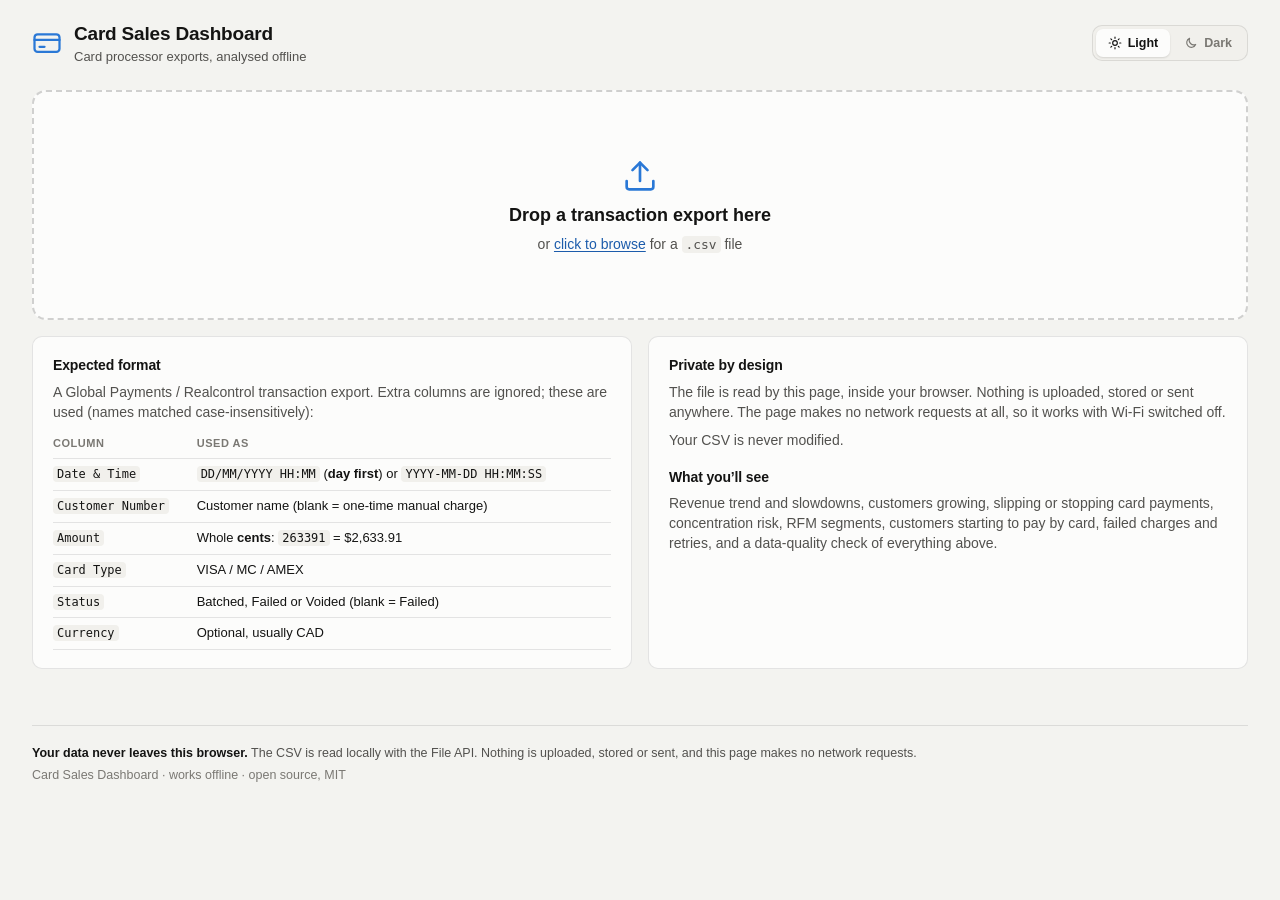
==== commit c6120543: "Add a Customer explorer tab and a Light / Dark switch (navy dark) Customer explorer: a second tab wi" ====
--- a/src/index.html
+++ b/src/index.html
@@ -7,6 +7,8 @@
 <title>Card Sales Dashboard</title>
 <meta name="description" content="Offline credit card sales dashboard. Drop a transaction export CSV to analyse it locally in your browser.">
 <link rel="stylesheet" href="styles.css">
+<script>/* Apply a remembered dark theme before first paint (light is the default). */
+try { if (localStorage.getItem('ccdash.theme.v1') === 'dark') document.documentElement.dataset.theme = 'dark'; } catch (e) {}</script>
 </head>
 <body>
 <div id="app" data-state="empty">
@@ -19,14 +21,20 @@
         <p class="brand-sub">Card processor exports, analysed offline</p>
       </div>
     </div>
-    <div class="file-meta" id="fileMeta" hidden>
-      <dl>
-        <div><dt>File</dt><dd id="metaFile"></dd></div>
-        <div><dt>Data range</dt><dd id="metaRange"></dd></div>
-        <div><dt>Rows</dt><dd id="metaRows"></dd></div>
-        <div><dt>Currency</dt><dd id="metaCurrency"></dd></div>
-      </dl>
-      <button type="button" class="btn" id="loadAnother">Load another file</button>
+    <div class="topbar-right">
+      <div class="file-meta" id="fileMeta" hidden>
+        <dl>
+          <div><dt>File</dt><dd id="metaFile"></dd></div>
+          <div><dt>Data range</dt><dd id="metaRange"></dd></div>
+          <div><dt>Rows</dt><dd id="metaRows"></dd></div>
+          <div><dt>Currency</dt><dd id="metaCurrency"></dd></div>
+        </dl>
+        <button type="button" class="btn" id="loadAnother">Load another file</button>
+      </div>
+      <div class="seg-switch" id="themeSwitch" role="radiogroup" aria-label="Colour mode">
+        <button type="button" role="radio" data-theme-value="light" aria-checked="true"><svg viewBox="0 0 24 24" aria-hidden="true"><circle cx="12" cy="12" r="4"/><path d="M12 2v2M12 20v2M4.9 4.9l1.4 1.4M17.7 17.7l1.4 1.4M2 12h2M20 12h2M4.9 19.1l1.4-1.4M17.7 6.3l1.4-1.4"/></svg>Light</button>
+        <button type="button" role="radio" data-theme-value="dark" aria-checked="false"><svg viewBox="0 0 24 24" aria-hidden="true"><path d="M20 14.5A8 8 0 0 1 9.5 4a8 8 0 1 0 10.5 10.5z"/></svg>Dark</button>
+      </div>
     </div>
   </header>
 
@@ -114,10 +122,43 @@
       </div>
       <div class="filters-spacer"></div>
       <button type="button" class="btn" id="groupsBtn" aria-haspopup="dialog">Customer groups<span class="badge" id="groupsBadge" hidden></span></button>
+      <button type="button" class="btn" id="notesBtn" aria-haspopup="dialog">Customer notes<span class="badge" id="notesBadge" hidden></span></button>
       <button type="button" class="btn" id="printBtn">Print / PDF</button>
     </div>
     <p class="print-summary" id="printSummary"></p>
 
+    <div class="tabs" role="tablist" aria-label="Views">
+      <button type="button" role="tab" id="tab-overview" aria-controls="view-overview" aria-selected="true">Overview</button>
+      <button type="button" role="tab" id="tab-explorer" aria-controls="view-explorer" aria-selected="false" tabindex="-1">Customer explorer<span class="tab-count" id="explorerCount" hidden></span></button>
+    </div>
+
+    <!-- Customer explorer: only the ticked customers' metrics and charts -->
+    <div id="view-explorer" role="tabpanel" aria-labelledby="tab-explorer" hidden>
+      <div class="x-bar">
+        <div class="x-picker" id="xPicker">
+          <button type="button" class="x-picker-btn" id="xPickerBtn" aria-haspopup="listbox" aria-expanded="false" aria-controls="xPanel"><span id="xPickerText">Select customers</span><span class="caret">▼</span></button>
+          <div class="x-panel" id="xPanel" hidden>
+            <div class="x-panel-head">
+              <input type="search" id="xSearch" placeholder="Search customers…" aria-label="Search customers" autocomplete="off">
+              <div class="x-panel-actions">
+                <button type="button" class="btn small" id="xSelectShown">Tick all shown</button>
+                <button type="button" class="btn small" id="xClear">Clear</button>
+                <select id="xSort" aria-label="Sort customers" class="btn small">
+                  <option value="revenue">Biggest first</option>
+                  <option value="name">A–Z</option>
+                </select>
+                <span class="mut" id="xShownCount"></span>
+              </div>
+            </div>
+            <div class="x-list" id="xList" role="listbox" aria-multiselectable="true" aria-label="Customers"></div>
+          </div>
+        </div>
+        <div class="x-chips" id="xChips"></div>
+      </div>
+      <div id="xContent"></div>
+    </div>
+
+    <div id="view-overview" role="tabpanel" aria-labelledby="tab-overview">
     <div class="notices" id="notices"></div>
 
     <section class="kpis" id="kpis" aria-label="Key figures"></section>
@@ -184,6 +225,13 @@
             <p class="caption" id="cap-stopped"></p>
           </article>
         </div>
+        <article class="card span-2" id="card-lost">
+          <header class="card-head">
+            <div><h3>Lost customers</h3><p class="card-sub" id="s-lost">Customers your notes file marks as stopped ordering or closed. The export can’t tell these from customers who moved to EFT, so this list only comes from the notes.</p></div>
+          </header>
+          <div class="table-wrap scroll mid" id="tbl-lost"></div>
+          <p class="caption" id="cap-lost"></p>
+        </article>
       </div>
     </section>
 
@@ -308,6 +356,7 @@
         <div class="dq-body" id="dqBody"></div>
       </details>
     </section>
+    </div>
   </main>
 
   <footer class="footer">
@@ -341,10 +390,33 @@
   </div>
 </dialog>
 
+<!-- Customer notes: what the export can't show (payment method, cycle, lost) -->
+<dialog class="dialog" id="notesDialog" aria-labelledby="notesTitle">
+  <div class="dialog-head">
+    <div>
+      <h2 id="notesTitle">Customer notes</h2>
+      <p class="card-sub">The export only shows card payments. It can’t tell a customer who stopped ordering from one who pays by EFT now, or a monthly payer from a weekly one who is late. Record what you know here and every list applies it: <strong>Pays by</strong> EFT or cheque marks them as stopped paying by card (with the reason); <strong>Cycle</strong> monthly compares them month to month, seasonal never flags them, sporadic or on request means no rhythm to be late against; <strong>Status</strong> stopped ordering or closed moves them to Lost customers. Notes are kept in this browser; save the file to keep a copy or edit it in a spreadsheet.</p>
+    </div>
+    <button type="button" class="btn primary" id="notesClose">Done</button>
+  </div>
+  <div class="dialog-body">
+    <section class="grp-section" id="noteAdd"></section>
+    <section class="grp-section" id="noteList"></section>
+  </div>
+  <div class="dialog-foot">
+    <button type="button" class="btn" id="noteSave">Save notes file…</button>
+    <label class="btn" for="noteLoadInput" tabindex="0">Load notes file…</label>
+    <input type="file" id="noteLoadInput" class="visually-hidden" accept=".csv,text/csv">
+    <button type="button" class="btn danger" id="noteClear">Remove all notes</button>
+    <span class="dialog-note" id="noteNote" role="status"></span>
+  </div>
+</dialog>
+
 <script src="../vendor/chart.umd.min.js"></script>
 <script src="parse.js"></script>
 <script src="metrics.js"></script>
 <script src="groups.js"></script>
+<script src="notes.js"></script>
 <script src="charts.js"></script>
 <script src="app.js"></script>
 </body>
--- a/src/styles.css
+++ b/src/styles.css
@@ -1,6 +1,6 @@
 /* styles.css — every colour is a custom property on :root (one place to change).
- * Light by default; dark via prefers-color-scheme; data-theme="light|dark" wins
- * either way (the dashboard forces light while printing). */
+ * Light by default. data-theme="dark" (the Light / Dark switch in the top bar,
+ * remembered in this browser) applies the navy dark theme; printing is always light. */
 
 :root {
   color-scheme: light;
@@ -34,55 +34,30 @@
   --mono: ui-monospace, SFMono-Regular, Menlo, Consolas, monospace;
 }
 
-@media (prefers-color-scheme: dark) {
-  :root:not([data-theme="light"]) {
-    color-scheme: dark;
-    --bg: #0f0f0e;
-    --surface: #1a1a19;
-    --surface-2: #232321;
-    --text: #f0efec;
-    --text-2: #c3c2b7;
-    --muted: #96948d;
-    --border: rgba(255, 255, 255, 0.10);
-    --border-strong: rgba(255, 255, 255, 0.18);
-    --grid: #2c2c2a;
-    --axis: #45453f;
-    --accent: #3987e5;
-    --accent-soft: #23466f;
-    --accent-ink: #86b6ef;
-    --series-2: #d95926;
-    --series-3: #199e70;
-    --series-4: #c98500;
-    --neutral-mark: #6b6a64;
-    --good: #19b319;  --good-deep: #45d145;  --good-text: #4cc94c;  --good-bg: #16301a;
-    --bad: #e05252;   --bad-deep: #ff7b7b;   --bad-text: #f08080;   --bad-bg: #3a1c1c;
-    --warn: #fab219;  --warn-text: #f5c35a;  --warn-bg: #3a2e12;
-    --seg-1: #86b6ef; --seg-2: #3987e5; --seg-3: #256abf; --seg-4: #184f95;
-  }
-}
 :root[data-theme="dark"] {
+  /* Navy dark theme. Opt-in only: light is the default whatever the system says. */
   color-scheme: dark;
-  --bg: #0f0f0e;
-  --surface: #1a1a19;
-  --surface-2: #232321;
-  --text: #f0efec;
-  --text-2: #c3c2b7;
-  --muted: #96948d;
-  --border: rgba(255, 255, 255, 0.10);
-  --border-strong: rgba(255, 255, 255, 0.18);
-  --grid: #2c2c2a;
-  --axis: #45453f;
-  --accent: #3987e5;
-  --accent-soft: #23466f;
-  --accent-ink: #86b6ef;
-  --series-2: #d95926;
-  --series-3: #199e70;
-  --series-4: #c98500;
-  --neutral-mark: #6b6a64;
-  --good: #19b319;  --good-deep: #45d145;  --good-text: #4cc94c;  --good-bg: #16301a;
-  --bad: #e05252;   --bad-deep: #ff7b7b;   --bad-text: #f08080;   --bad-bg: #3a1c1c;
-  --warn: #fab219;  --warn-text: #f5c35a;  --warn-bg: #3a2e12;
-  --seg-1: #86b6ef; --seg-2: #3987e5; --seg-3: #256abf; --seg-4: #184f95;
+  --bg: #181c27;
+  --surface: #1e2431;
+  --surface-2: #242d3e;
+  --text: #f3f6fb;
+  --text-2: #b8c2d3;
+  --muted: #8592a9;
+  --border: rgba(148, 163, 184, 0.14);
+  --border-strong: rgba(148, 163, 184, 0.26);
+  --grid: #283143;
+  --axis: #3c475b;
+  --accent: #4b8fe8;
+  --accent-soft: #23406a;
+  --accent-ink: #93bdf2;
+  --series-2: #e8703f;
+  --series-3: #22b07f;
+  --series-4: #d99a12;
+  --neutral-mark: #6b778c;
+  --good: #22b322;  --good-deep: #4fd24f;  --good-text: #5fd35f;  --good-bg: #17302a;
+  --bad: #e25858;   --bad-deep: #ff8080;   --bad-text: #f48a8a;   --bad-bg: #3a2030;
+  --warn: #fab219;  --warn-text: #f5c35a;  --warn-bg: #383020;
+  --seg-1: #93bdf2; --seg-2: #4b8fe8; --seg-3: #2b6cc4; --seg-4: #1d4f93;
 }
 
 /* --- Base ------------------------------------------------------------------ */
@@ -121,7 +96,7 @@
 .file-meta dd { margin: 0; font-weight: 600; font-size: 13px; max-width: 280px; overflow: hidden; text-overflow: ellipsis; white-space: nowrap; }
 
 .btn {
-  appearance: none; border: 1px solid var(--border-strong); background: var(--surface);
+  appearance: none; border: 1px solid var(--border-strong); background: var(--surface); color: var(--text);
   border-radius: 8px; padding: 7px 12px; font-size: 13px; font-weight: 500; cursor: pointer; white-space: nowrap;
 }
 .btn:hover { background: var(--surface-2); }
@@ -177,7 +152,7 @@
 .field { display: flex; flex-direction: column; gap: 3px; }
 .field label { font-size: 11px; text-transform: uppercase; letter-spacing: .06em; color: var(--muted); font-weight: 600; }
 .field select, .field input, .inline-field input {
-  border: 1px solid var(--border-strong); background: var(--surface); border-radius: 7px; padding: 6px 8px; font-size: 13px; min-height: 32px;
+  border: 1px solid var(--border-strong); background: var(--surface); color: var(--text); border-radius: 7px; padding: 6px 8px; font-size: 13px; min-height: 32px;
 }
 .filters-spacer { flex: 1; }
 .print-summary { display: none; }
@@ -314,8 +289,21 @@
 .grp-pick label { display: grid; grid-template-columns: 22px minmax(200px, 1.4fr) 110px minmax(140px, 1fr) minmax(140px, 1fr); gap: 8px; align-items: center; padding: 5px 10px; font-size: 12.5px; border-bottom: 1px solid var(--border); cursor: pointer; }
 .grp-pick label:hover { background: var(--surface-2); }
 .grp-pick .num { text-align: right; }
+.note-form { display: grid; grid-template-columns: minmax(180px, 1.3fr) 96px 118px 150px 96px minmax(120px, 1fr) auto; gap: 8px; align-items: end; }
+.note-form label { display: grid; gap: 3px; font-size: 11.5px; color: var(--text-2); text-transform: uppercase; letter-spacing: .04em; }
+.note-form input, .note-form select { border: 1px solid var(--border-strong); background: var(--surface); color: var(--text); border-radius: 7px; padding: 6px 8px; font-size: 13px; font-family: inherit; }
+.note-row { display: grid; grid-template-columns: minmax(200px, 1.5fr) 90px 100px 130px 90px minmax(160px, 1.6fr) 28px; gap: 10px; align-items: center; font-size: 12.5px; padding: 5px 6px; border-radius: 6px; }
+.note-row:hover { background: var(--surface-2); }
+.note-row.head { color: var(--muted); font-size: 11px; text-transform: uppercase; letter-spacing: .05em; }
+.note-row .nm { font-weight: 600; }
+.note-row .mut { color: var(--text-2); }
+.note-row .x { border: 0; background: none; color: var(--muted); cursor: pointer; font-size: 15px; padding: 0; }
+.note-row .x:hover { color: var(--bad-text); }
+.note-row .tag { display: inline-block; padding: 1px 7px; border-radius: 999px; background: var(--surface-2); border: 1px solid var(--border); font-size: 11.5px; }
+.why { color: var(--text-2); font-size: 12px; }
 .grp-pick .mut { color: var(--text-2); }
 .tag.grp { background: color-mix(in srgb, var(--accent) 16%, transparent); color: var(--accent-ink); cursor: help; }
+.tag.note { background: color-mix(in srgb, var(--warn) 22%, transparent); color: var(--text); cursor: help; }
 
 /* --- Data quality --------------------------------------------------------------------------- */
 .dq { background: var(--surface); border: 1px solid var(--border); border-radius: var(--radius); padding: 0 16px; }
@@ -352,6 +340,85 @@
   body:not(.printing) .chart-box.donut { height: 250px; }
 }
 
+/* --- Theme switch (top bar) ------------------------------------------------------------------------ */
+.topbar-right { display: flex; align-items: center; gap: 18px; flex-wrap: wrap; }
+.seg-switch { display: inline-flex; padding: 3px; gap: 2px; border-radius: 10px; background: var(--surface-2); border: 1px solid var(--border); }
+.seg-switch button {
+  appearance: none; border: 0; background: transparent; color: var(--muted); font: inherit; font-size: 12.5px; font-weight: 600;
+  padding: 5px 12px; border-radius: 7px; cursor: pointer; display: inline-flex; align-items: center; gap: 6px;
+}
+.seg-switch button svg { width: 14px; height: 14px; fill: none; stroke: currentColor; stroke-width: 2; stroke-linecap: round; stroke-linejoin: round; }
+.seg-switch button[aria-checked="true"] { background: var(--surface); color: var(--text); box-shadow: 0 1px 2px rgba(0, 0, 0, .12); }
+:root[data-theme="dark"] .seg-switch button[aria-checked="true"] { background: var(--bg); box-shadow: none; }
+.seg-switch button:focus-visible { outline: 2px solid var(--accent); outline-offset: 1px; }
+
+/* --- View tabs ------------------------------------------------------------------------------------- */
+.tabs { display: flex; gap: 4px; margin: 0 0 16px; border-bottom: 1px solid var(--border); }
+.tabs button {
+  appearance: none; border: 0; background: none; color: var(--text-2); font: inherit; font-size: 14px; font-weight: 600;
+  padding: 9px 14px 10px; margin-bottom: -1px; border-bottom: 2px solid transparent; cursor: pointer;
+}
+.tabs button:hover { color: var(--text); }
+.tabs button[aria-selected="true"] { color: var(--accent-ink); border-bottom-color: var(--accent); }
+.tabs .tab-count { display: inline-block; margin-left: 6px; padding: 0 7px; border-radius: 999px; font-size: 11px; background: var(--accent); color: #fff; }
+
+/* --- Customer explorer ----------------------------------------------------------------------------- */
+.x-bar { display: flex; align-items: center; gap: 12px; flex-wrap: wrap; margin-bottom: 14px; }
+.x-picker { position: relative; }
+.x-picker-btn {
+  display: inline-flex; align-items: center; gap: 10px; min-width: 300px; justify-content: space-between;
+  border: 1px solid var(--border-strong); background: var(--surface); color: var(--text); border-radius: 8px;
+  padding: 8px 12px; font: inherit; font-size: 13.5px; font-weight: 600; cursor: pointer;
+}
+.x-picker-btn:hover, .x-picker-btn[aria-expanded="true"] { border-color: var(--accent); }
+.x-picker-btn .caret { color: var(--muted); font-size: 11px; }
+.x-panel {
+  position: absolute; z-index: 30; top: calc(100% + 6px); left: 0; width: 520px; max-height: 520px;
+  display: flex; flex-direction: column; background: var(--surface); border: 1px solid var(--border-strong);
+  border-radius: 12px; box-shadow: 0 18px 48px rgba(0, 0, 0, .22);
+}
+.x-panel[hidden] { display: none; }
+.x-panel-head { display: grid; gap: 8px; padding: 12px 12px 8px; border-bottom: 1px solid var(--border); }
+.x-panel-head input[type=search] { border: 1px solid var(--border-strong); background: var(--bg); color: var(--text); border-radius: 7px; padding: 7px 9px; font-size: 13px; }
+.x-panel-actions { display: flex; gap: 6px; flex-wrap: wrap; align-items: center; }
+.x-panel-actions .mut { color: var(--muted); font-size: 12px; margin-left: auto; }
+.x-list { overflow-y: auto; padding: 4px 0; }
+.x-opt {
+  display: grid; grid-template-columns: 22px minmax(0, 1fr) auto auto; gap: 10px; align-items: center;
+  padding: 6px 14px; font-size: 13px; cursor: pointer;
+}
+.x-opt:hover { background: var(--surface-2); }
+.x-opt input { width: 16px; height: 16px; accent-color: var(--accent); margin: 0; cursor: pointer; }
+.x-opt .nm { overflow: hidden; text-overflow: ellipsis; white-space: nowrap; font-weight: 500; }
+.x-opt .num { color: var(--text-2); font-size: 12px; }
+.x-opt.checked .nm { font-weight: 650; }
+.x-chips { display: flex; gap: 6px; flex-wrap: wrap; align-items: center; }
+.x-chip {
+  display: inline-flex; align-items: center; gap: 6px; padding: 3px 4px 3px 10px; border-radius: 999px; font-size: 12.5px; font-weight: 600;
+  background: color-mix(in srgb, var(--chip, var(--accent)) 14%, var(--surface)); border: 1px solid color-mix(in srgb, var(--chip, var(--accent)) 50%, transparent);
+}
+.x-chip .dot { width: 8px; height: 8px; border-radius: 50%; background: var(--chip, var(--accent)); }
+.x-chip button { appearance: none; border: 0; background: none; color: var(--muted); cursor: pointer; font-size: 14px; line-height: 1; padding: 0 4px; }
+.x-chip button:hover { color: var(--bad-text); }
+.x-lede { color: var(--text-2); margin: 0 0 12px; font-size: 13.5px; }
+#xKpis { margin-bottom: 20px; }
+table.data.compact { font-size: 12.5px; }
+table.data.compact th, table.data.compact td { padding-left: 6px; padding-right: 6px; }
+table.data.compact td.name { min-width: 150px; }
+.x-empty { background: var(--surface); border: 1px dashed var(--border-strong); border-radius: var(--radius); padding: 28px; text-align: center; }
+.x-empty h3 { font-size: 16px; margin-bottom: 6px; }
+.x-empty p { color: var(--text-2); max-width: 720px; margin: 0 auto 14px; }
+.x-empty .x-panel-actions { justify-content: center; }
+.status-pill { display: inline-block; padding: 1px 8px; border-radius: 999px; font-size: 11.5px; font-weight: 600; white-space: nowrap; margin: 1px 4px 1px 0; }
+.status-pill.ok { background: var(--good-bg); color: var(--good-text); }
+.status-pill.warn { background: var(--warn-bg); color: var(--warn-text); }
+.status-pill.bad { background: var(--bad-bg); color: var(--bad-text); }
+.status-pill.info { background: color-mix(in srgb, var(--accent) 15%, transparent); color: var(--accent-ink); }
+.status-pill.mute { background: var(--surface-2); color: var(--text-2); }
+.cust-link { color: inherit; text-decoration: none; border-bottom: 1px dotted var(--border-strong); cursor: pointer; }
+.cust-link:hover { color: var(--accent-ink); border-bottom-color: var(--accent); }
+.swatch { display: inline-block; width: 10px; height: 10px; border-radius: 3px; margin-right: 7px; vertical-align: baseline; }
+
 /* --- Print ----------------------------------------------------------------------------------------
  * The app also toggles `.printing` + data-theme="light" around window.print()
  * so the canvases are redrawn in light colours at the print width. */
@@ -361,7 +428,7 @@
   body { background: #fff; font-size: 11px; }
   #app { min-width: 0; max-width: none; padding: 0; }
   .topbar { padding-top: 0; }
-  .btn, .filters, .intro, .drop-overlay, #slopesToggle, #cadenceToggle, .chips, .inline-field input { display: none !important; }
+  .btn, .filters, .intro, .drop-overlay, #slopesToggle, #cadenceToggle, .chips, .inline-field input, .seg-switch, .tabs, .x-picker, .x-panel, .x-chip button { display: none !important; }
   .print-summary { display: block; color: var(--text-2); margin: 0 0 10px; font-size: 11px; }
   .kpis { grid-template-columns: repeat(4, minmax(0, 1fr)); gap: 6px; margin-bottom: 16px; }
   .kpi { padding: 8px 10px; }
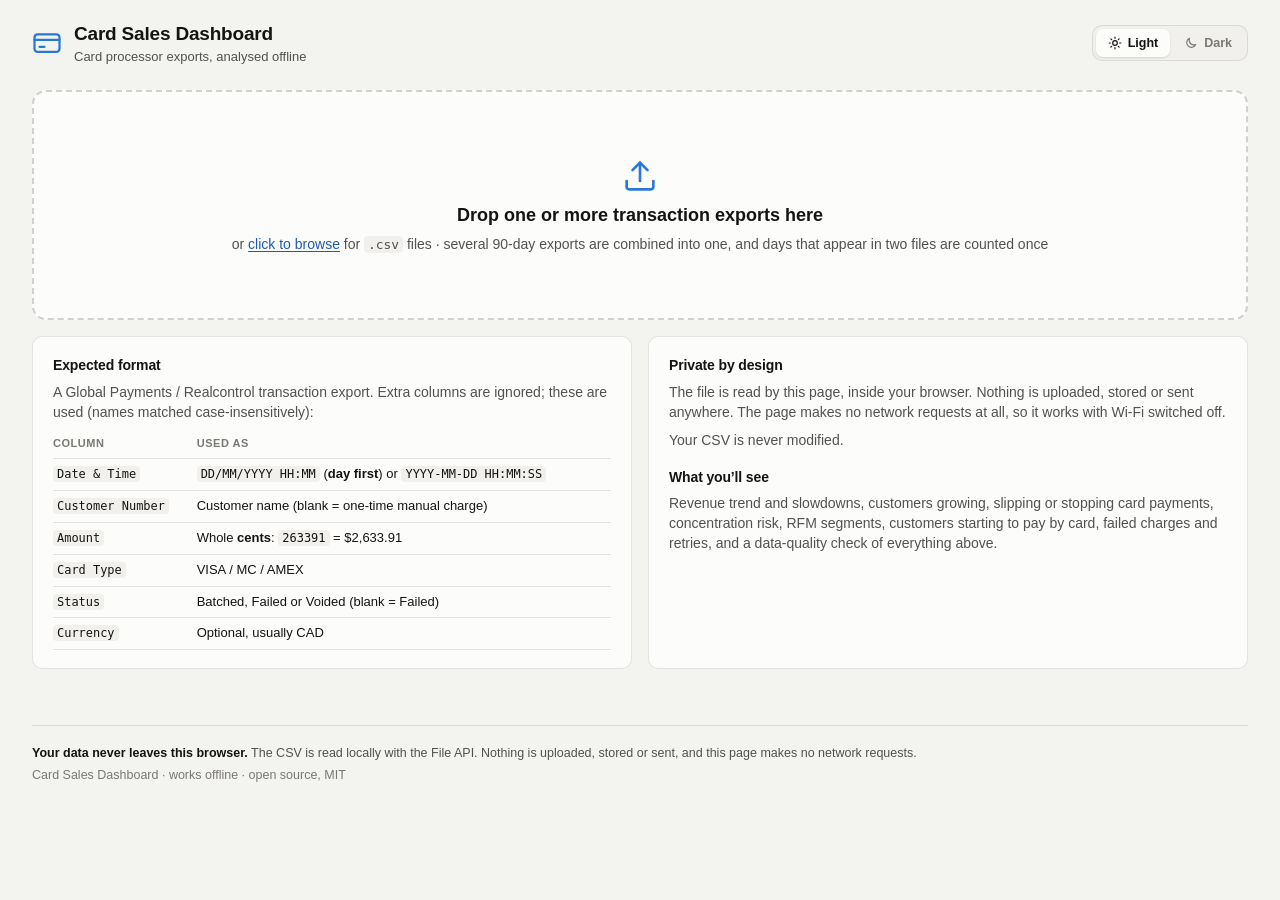
==== commit cc58f3cb: "Load several exports at once: overlaps counted once, gaps reported The card processor exports at mos" ====
--- a/src/index.html
+++ b/src/index.html
@@ -5,7 +5,7 @@
 <meta name="viewport" content="width=1280">
 <!-- build:csp -->
 <title>Card Sales Dashboard</title>
-<meta name="description" content="Offline credit card sales dashboard. Drop a transaction export CSV to analyse it locally in your browser.">
+<meta name="description" content="Offline credit card sales dashboard. Drop one or more transaction export CSVs to analyse them locally in your browser.">
 <link rel="stylesheet" href="styles.css">
 <script>/* Apply a remembered dark theme before first paint (light is the default). */
 try { if (localStorage.getItem('ccdash.theme.v1') === 'dark') document.documentElement.dataset.theme = 'dark'; } catch (e) {}</script>
@@ -29,7 +29,9 @@
           <div><dt>Rows</dt><dd id="metaRows"></dd></div>
           <div><dt>Currency</dt><dd id="metaCurrency"></dd></div>
         </dl>
-        <button type="button" class="btn" id="loadAnother">Load another file</button>
+        <button type="button" class="btn" id="addFiles" title="Add more exports to the ones loaded (overlaps are counted once)">Add files…</button>
+        <button type="button" class="btn" id="loadAnother" title="Start again with different exports">Load other files…</button>
+        <input type="file" id="addInput" class="visually-hidden" accept=".csv,text/csv,text/plain" multiple>
       </div>
       <div class="seg-switch" id="themeSwitch" role="radiogroup" aria-label="Colour mode">
         <button type="button" role="radio" data-theme-value="light" aria-checked="true"><svg viewBox="0 0 24 24" aria-hidden="true"><circle cx="12" cy="12" r="4"/><path d="M12 2v2M12 20v2M4.9 4.9l1.4 1.4M17.7 17.7l1.4 1.4M2 12h2M20 12h2M4.9 19.1l1.4-1.4M17.7 6.3l1.4-1.4"/></svg>Light</button>
@@ -48,10 +50,10 @@
     </div>
 
     <label class="dropzone" id="dropzone" for="fileInput" tabindex="0">
-      <input type="file" id="fileInput" accept=".csv,text/csv,text/plain">
+      <input type="file" id="fileInput" accept=".csv,text/csv,text/plain" multiple>
       <svg viewBox="0 0 24 24" class="drop-icon" aria-hidden="true"><path d="M12 15V4"/><path d="m7.5 8.5 4.5-4.5 4.5 4.5"/><path d="M4 15v3.5A1.5 1.5 0 0 0 5.5 20h13a1.5 1.5 0 0 0 1.5-1.5V15"/></svg>
-      <span class="drop-title">Drop a transaction export here</span>
-      <span class="drop-sub">or <span class="link">click to browse</span> for a <code>.csv</code> file</span>
+      <span class="drop-title">Drop one or more transaction exports here</span>
+      <span class="drop-sub">or <span class="link">click to browse</span> for <code>.csv</code> files · several 90-day exports are combined into one, and days that appear in two files are counted once</span>
     </label>
 
     <div class="intro-grid">
@@ -417,6 +419,7 @@
 <script src="metrics.js"></script>
 <script src="groups.js"></script>
 <script src="notes.js"></script>
+<script src="combine.js"></script>
 <script src="charts.js"></script>
 <script src="app.js"></script>
 </body>
